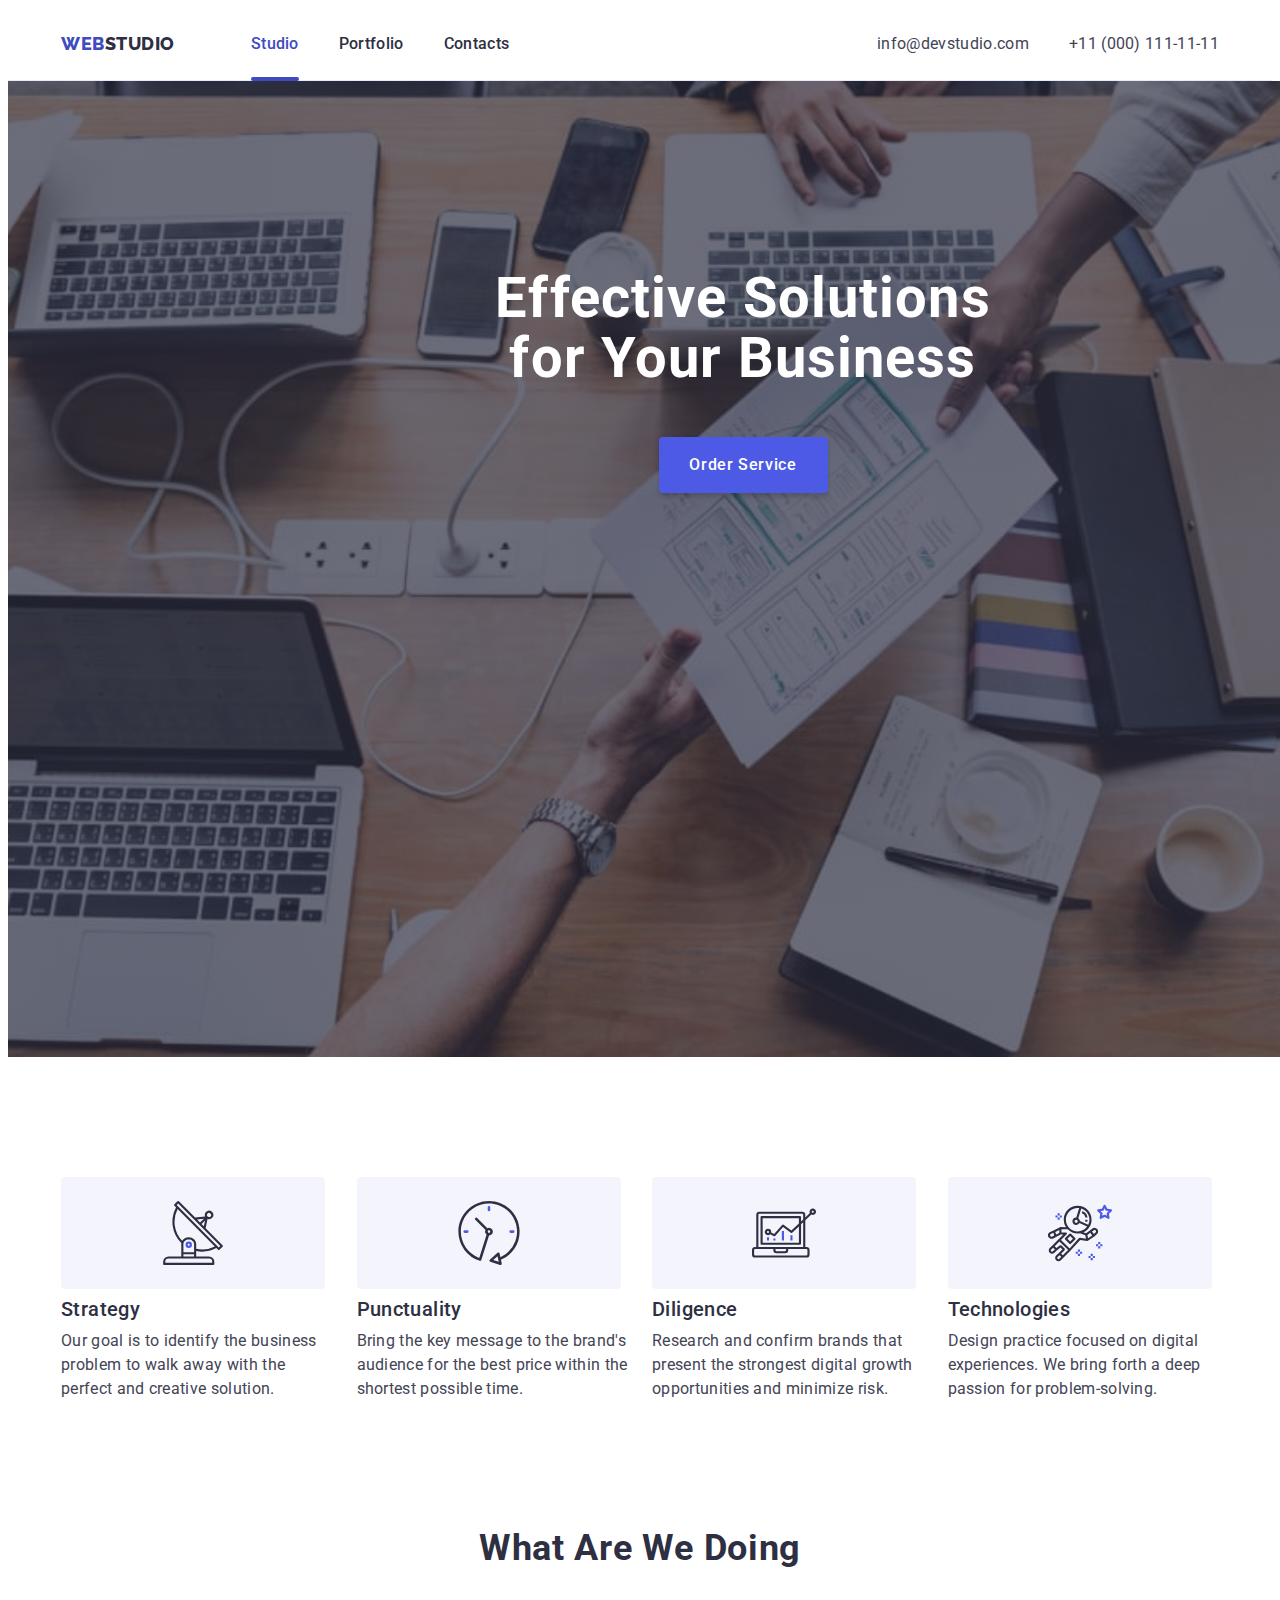
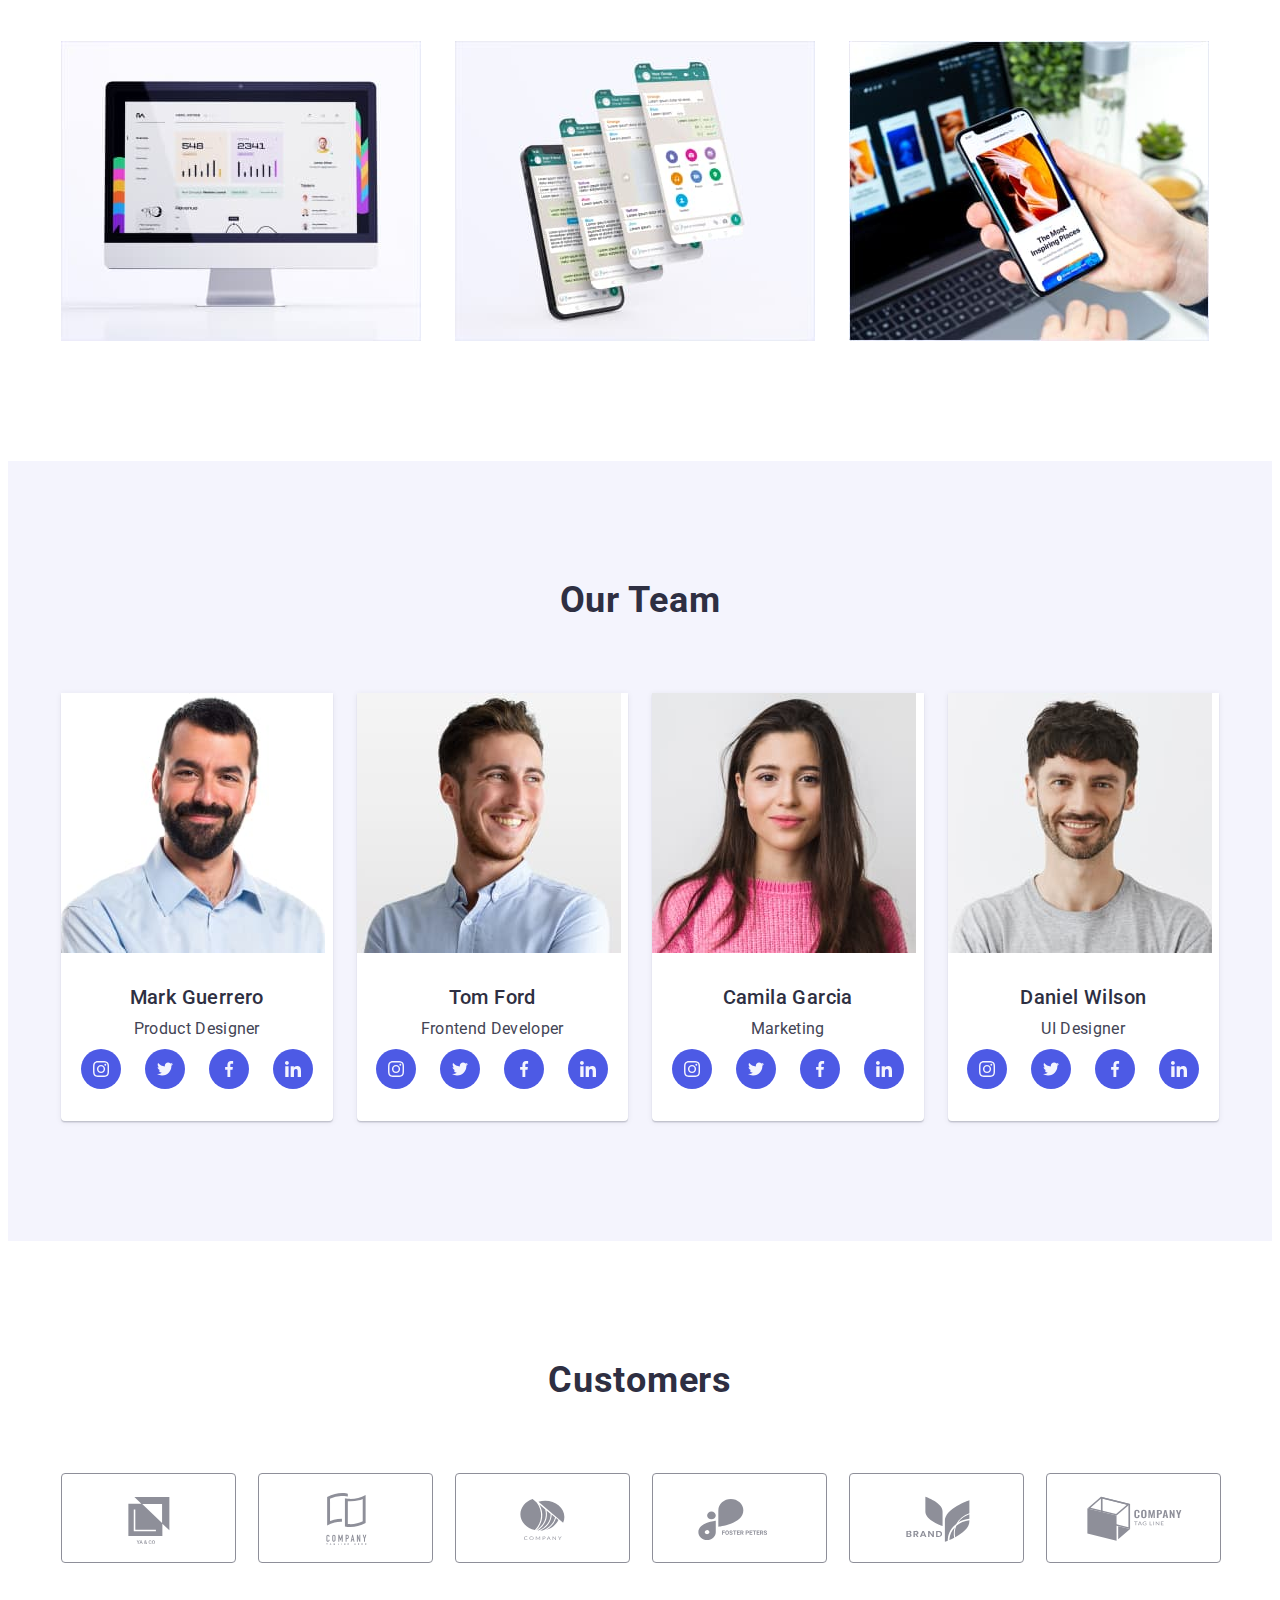
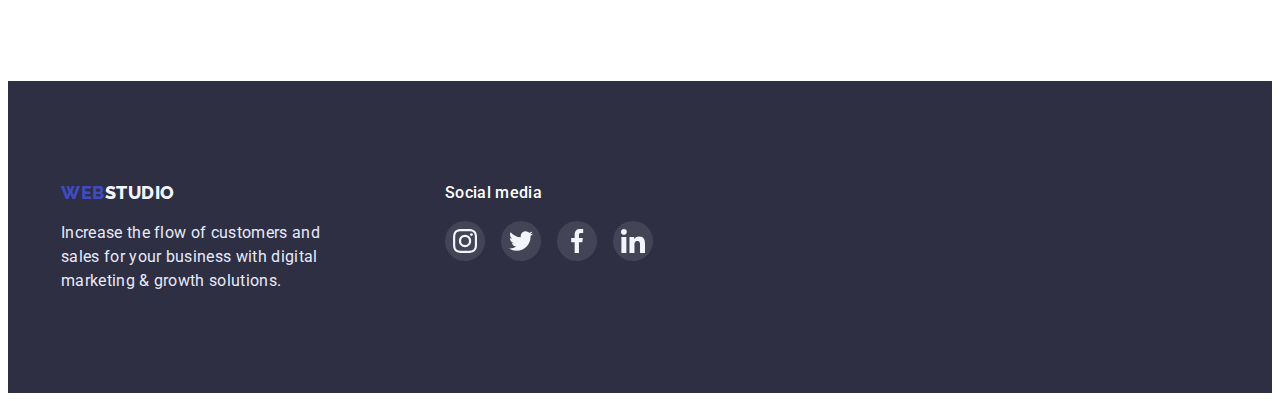
==== index.html @ ab7bb0e6 "Initial commit" ====
<!DOCTYPE html>
<html lang="en">
  <head>
    <meta charset="UTF-8" />
    <meta http-equiv="X-UA-Compatible" content="IE=edge" />
    <meta name="viewport" content="width=device-width, initial-scale=1.0" />
    <title>Web Studio</title>
    <link rel="preconnect" href="https://fonts.googleapis.com" />
    <link rel="preconnect" href="https://fonts.gstatic.com" crossorigin />
    <link
      href="https://fonts.googleapis.com/css2?family=Raleway:wght@800&family=Roboto:wght@400;500;700;900&display=swap"
      rel="stylesheet"
    />
    <link
      rel="stylesheet"
      href="https://cdnjs.cloudflare.com/ajax/libs/modern-normalize/1.1.0/modern-normalize.min.css"
      integrity="sha512-wpPYUAdjBVSE4KJnH1VR1HeZfpl1ub8YT/NKx4PuQ5NmX2tKuGu6U/JRp5y+Y8XG2tV+wKQpNHVUX03MfMFn9Q=="
      crossorigin="anonymous"
      referrerpolicy="no-referrer"
    />
    <link rel="stylesheet" href="./css/styles.css" />
  </head>

  <body>
    <!-- Шапка сторінки -->
    <header class="header">
      <div class="header-container container">
        <nav class="header-nav">
          <!-- Логотип -->
          <a class="header-logo logo link" href="./index.html"
            ><span class="logo-style">Web</span>Studio</a
          >

          <!-- Меню -->
          <ul class="header-menu list">
            <li class="header-menu-item">
              <a class="header-menu-link link current" href="./index.html"
                >Studio</a
              >
            </li>
            <li class="header-menu-item">
              <a class="header-menu-link link" href="./portfolio.html"
                >Portfolio</a
              >
            </li>
            <li class="header-menu-item">
              <a class="header-menu-link link" href="">Contacts</a>
            </li>
          </ul>
        </nav>

        <!-- Контактна інформація -->
        <address class="header-contacts">
          <ul class="header-contacts-list list">
            <li class="header-contacts-item">
              <a
                class="header-contacts-link link"
                href="mailto:info@devstudio.com"
                >info@devstudio.com</a
              >
            </li>
            <li class="header-contacts-item">
              <a class="header-contacts-link link" href="tel:+110001111111"
                >+11 (000) 111-11-11</a
              >
            </li>
          </ul>
        </address>
      </div>
    </header>

    <!-- Унікальний контенс сторінки -->
    <main>
      <!-- Заставка -->
      <section class="hero">
        <div class="hero-container container">
          <h1 class="hero-title">Effective Solutions for Your Business</h1>
          <button class="hero-btn" data-modal-open type="button">
            Order Service
          </button>
        </div>
      </section>

      <!-- Про нас -->
      <section class="about section">
        <div class="container">
          <h2 class="hidden">About us</h2>
          <ul class="about-list list">
            <li class="about-list-item">
              <div class="about-box">
                <svg width="64" height="64" class="about-icon">
                  <use href="./images/icons.svg#icon-antenna"></use>
                </svg>
              </div>
              <h3 class="about-list-title list-title">Strategy</h3>
              <p class="about-list-description list-description">
                Our goal is to identify the business problem to walk away with
                the perfect and creative solution.
              </p>
            </li>
            <li class="about-list-item">
              <div class="about-box">
                <svg width="64" height="64" class="about-icon">
                  <use href="./images/icons.svg#icon-clock"></use>
                </svg>
              </div>
              <h3 class="about-list-title list-title">Punctuality</h3>
              <p class="about-list-description list-description">
                Bring the key message to the brand's audience for the best price
                within the shortest possible time.
              </p>
            </li>
            <li class="about-list-item">
              <div class="about-box">
                <svg width="64" height="64" class="about-icon">
                  <use href="./images/icons.svg#icon-diagram"></use>
                </svg>
              </div>
              <h3 class="about-list-title list-title">Diligence</h3>
              <p class="about-list-description list-description">
                Research and confirm brands that present the strongest digital
                growth opportunities and minimize risk.
              </p>
            </li>
            <li class="about-list-item">
              <div class="about-box">
                <svg width="64" height="64" class="about-icon">
                  <use href="./images/icons.svg#icon-astronaut"></use>
                </svg>
              </div>
              <h3 class="about-list-title list-title">Technologies</h3>
              <p class="about-list-description list-description">
                Design practice focused on digital experiences. We bring forth a
                deep passion for problem-solving.
              </p>
            </li>
          </ul>
        </div>
      </section>

      <!-- Що ми робимо -->
      <section class="works section">
        <div class="container">
          <h2 class="works-title title">What are we doing</h2>
          <ul class="works-list list">
            <li class="work-list-item">
              <img src="./images/mac.jpg" alt="Macbook" width="360" />
            </li>
            <li class="work-list-item">
              <img src="./images/messenger.jpg" alt="Messenger" width="360" />
            </li>
            <li class="work-list-item">
              <img src="./images/app.jpg" alt="Apps" width="360" />
            </li>
          </ul>
        </div>
      </section>

      <!-- Наша команда -->
      <section class="team section">
        <div class="container">
          <h2 class="team-title title">Our Team</h2>
          <ul class="team-list list">
            <li class="team-list-item">
              <img
                src="./images/imgguerrero.jpg"
                alt="Mark Guerrero"
                width="264"
              />
              <div class="team-list-text">
                <h3 class="team-list-title list-title">Mark Guerrero</h3>
                <p class="team-list-description list-description">
                  Product Designer
                </p>
                <ul class="team-soc-list list">
                  <li class="team-soc-item">
                    <a href="" class="team-soc-link link">
                      <svg width="16" height="16" class="team-soc-icon">
                        <use href="./images/icons.svg#icon-instagram"></use>
                      </svg>
                    </a>
                  </li>
                  <li class="team-soc-item">
                    <a href="" class="team-soc-link link">
                      <svg width="16" height="16" class="team-soc-icon">
                        <use href="./images/icons.svg#icon-twitter"></use>
                      </svg>
                    </a>
                  </li>
                  <li class="team-soc-item">
                    <a href="" class="team-soc-link link">
                      <svg width="16" height="16" class="team-soc-icon">
                        <use href="./images/icons.svg#icon-facebook"></use>
                      </svg>
                    </a>
                  </li>
                  <li class="team-soc-item">
                    <a href="" class="team-soc-link link">
                      <svg width="16" height="16" class="team-soc-icon">
                        <use href="./images/icons.svg#icon-linkedin"></use>
                      </svg>
                    </a>
                  </li>
                </ul>
              </div>
            </li>
            <li class="team-list-item">
              <img src="./images/imgford.jpg" alt="Tom Ford" width="264" />
              <div class="team-list-text">
                <h3 class="team-list-title list-title">Tom Ford</h3>
                <p class="team-list-description list-description">
                  Frontend Developer
                </p>
                <ul class="team-soc-list list">
                  <li class="team-soc-item">
                    <a href="" class="team-soc-link link">
                      <svg width="16" height="16" class="team-soc-icon">
                        <use href="./images/icons.svg#icon-instagram"></use>
                      </svg>
                    </a>
                  </li>
                  <li class="team-soc-item">
                    <a href="" class="team-soc-link link">
                      <svg width="16" height="16" class="team-soc-icon">
                        <use href="./images/icons.svg#icon-twitter"></use>
                      </svg>
                    </a>
                  </li>
                  <li class="team-soc-item">
                    <a href="" class="team-soc-link link">
                      <svg width="16" height="16" class="team-soc-icon">
                        <use href="./images/icons.svg#icon-facebook"></use>
                      </svg>
                    </a>
                  </li>
                  <li class="team-soc-item">
                    <a href="" class="team-soc-link link">
                      <svg width="16" height="16" class="team-soc-icon">
                        <use href="./images/icons.svg#icon-linkedin"></use>
                      </svg>
                    </a>
                  </li>
                </ul>
              </div>
            </li>
            <li class="team-list-item">
              <img
                src="./images/imggarcia.jpg"
                alt="Camila Garcia"
                width="264"
              />
              <div class="team-list-text">
                <h3 class="team-list-title list-title">Camila Garcia</h3>
                <p class="team-list-description list-description">Marketing</p>
                <ul class="team-soc-list list">
                  <li class="team-soc-item">
                    <a href="" class="team-soc-link link">
                      <svg width="16" height="16" class="team-soc-icon">
                        <use href="./images/icons.svg#icon-instagram"></use>
                      </svg>
                    </a>
                  </li>
                  <li class="team-soc-item">
                    <a href="" class="team-soc-link link">
                      <svg width="16" height="16" class="team-soc-icon">
                        <use href="./images/icons.svg#icon-twitter"></use>
                      </svg>
                    </a>
                  </li>
                  <li class="team-soc-item">
                    <a href="" class="team-soc-link link">
                      <svg width="16" height="16" class="team-soc-icon">
                        <use href="./images/icons.svg#icon-facebook"></use>
                      </svg>
                    </a>
                  </li>
                  <li class="team-soc-item">
                    <a href="" class="team-soc-link link">
                      <svg width="16" height="16" class="team-soc-icon">
                        <use href="./images/icons.svg#icon-linkedin"></use>
                      </svg>
                    </a>
                  </li>
                </ul>
              </div>
            </li>
            <li class="team-list-item">
              <img
                src="./images/imgwilson.jpg"
                alt="Daniel Wilson"
                width="264"
              />
              <div class="team-list-text">
                <h3 class="team-list-title list-title">Daniel Wilson</h3>
                <p class="team-list-description list-description">
                  UI Designer
                </p>
                <ul class="team-soc-list list">
                  <li class="team-soc-item">
                    <a href="" class="team-soc-link link">
                      <svg width="16" height="16" class="team-soc-icon">
                        <use href="./images/icons.svg#icon-instagram"></use>
                      </svg>
                    </a>
                  </li>
                  <li class="team-soc-item">
                    <a href="" class="team-soc-link link">
                      <svg width="16" height="16" class="team-soc-icon">
                        <use href="./images/icons.svg#icon-twitter"></use>
                      </svg>
                    </a>
                  </li>
                  <li class="team-soc-item">
                    <a href="" class="team-soc-link link">
                      <svg width="16" height="16" class="team-soc-icon">
                        <use href="./images/icons.svg#icon-facebook"></use>
                      </svg>
                    </a>
                  </li>
                  <li class="team-soc-item">
                    <a href="" class="team-soc-link link">
                      <svg width="16" height="16" class="team-soc-icon">
                        <use href="./images/icons.svg#icon-linkedin"></use>
                      </svg>
                    </a>
                  </li>
                </ul>
              </div>
            </li>
          </ul>
        </div>
      </section>

      <section class="customers section">
        <div class="container">
          <h2 class="customers-title title">Customers</h2>
          <ul class="customers-list list">
            <li class="customers-list-item">
              <a href="" class="customers-link link">
                <svg width="104" height="56" class="customers-link-icon">
                  <use href="./images/icons.svg#icon-logo1"></use>
                </svg>
              </a>
            </li>
            <li class="customers-list-item">
              <a href="" class="customers-link link">
                <svg width="104" height="56" class="customers-link-icon">
                  <use href="./images/icons.svg#icon-logo2"></use>
                </svg>
              </a>
            </li>
            <li class="customers-list-item">
              <a href="" class="customers-link link">
                <svg width="104" height="56" class="customers-link-icon">
                  <use href="./images/icons.svg#icon-logo3"></use>
                </svg>
              </a>
            </li>
            <li class="customers-list-item">
              <a href="" class="customers-link link">
                <svg width="104" height="56" class="customers-link-icon">
                  <use href="./images/icons.svg#icon-logo4"></use>
                </svg>
              </a>
            </li>
            <li class="customers-list-item">
              <a href="" class="customers-link link">
                <svg width="104" height="56" class="customers-link-icon">
                  <use href="./images/icons.svg#icon-logo5"></use>
                </svg>
              </a>
            </li>
            <li class="customers-list-item">
              <a href="" class="customers-link link">
                <svg width="104" height="56" class="customers-link-icon">
                  <use href="./images/icons.svg#icon-logo6"></use>
                </svg>
              </a>
            </li>
          </ul>
        </div>
      </section>
    </main>

    <!-- Підвал сторінки -->
    <footer class="footer">
      <div class="footer-container container">
        <div class="footer-about">
          <a class="footer-logo logo link" href="./index.html"
            ><span class="logo-style">Web</span>Studio</a
          >
          <p class="footer-description">
            Increase the flow of customers and sales for your business with
            digital marketing & growth solutions.
          </p>
        </div>
        <div class="footer-soc">
          <p class="footer-soc-title list-title">Social media</p>
          <ul class="footer-soc-list list">
            <li class="footer-soc-item">
              <a href="" class="footer-soc-link link">
                <svg width="24" height="24" class="footer-soc-icon">
                  <use href="./images/icons.svg#icon-instagram"></use>
                </svg>
              </a>
            </li>
            <li class="footer-soc-item">
              <a href="" class="footer-soc-link link">
                <svg width="24" height="24" class="footer-soc-icon">
                  <use href="./images/icons.svg#icon-twitter"></use>
                </svg>
              </a>
            </li>
            <li class="footer-soc-item">
              <a href="" class="footer-soc-link link">
                <svg width="24" height="24" class="footer-soc-icon">
                  <use href="./images/icons.svg#icon-facebook"></use>
                </svg>
              </a>
            </li>
            <li class="footer-soc-item">
              <a href="" class="footer-soc-link link">
                <svg width="24" height="24" class="footer-soc-icon">
                  <use href="./images/icons.svg#icon-linkedin"></use>
                </svg>
              </a>
            </li>
          </ul>
        </div>
      </div>
    </footer>
    <div class="backdrop is-hidden" data-modal>
      <div class="modal">
        <button type="button" data-modal-close class="modal-close-button">
          <svg width="8" height="8" class="modal-close-icon">
            <use href="./images/icons.svg#icon-close"></use>
          </svg>
        </button>
      </div>
    </div>
    <script src="./js/modal.js"></script>
  </body>
</html>
---- css/styles.css ----
:root {
  --accent-color: #404bbf;
  --primary-text: #2e2f42;
  --secondary-text-color: #434455;
  --primary-text-color-light: #ffffff;
  --button-color: #4d5ae5;
  --background-color: #2e2f42;
  --background-color-secondary: #f4f4fd;
  --footer-text-color: #e7e9fc;
  --footer-logo-color: #f4f4fd;
  --footer-accent-color: #31d0aa;
  --customers-logo-color: #8e8f99;
  --modal-beckground: #fcfcfc;
  --animation: 250ms cubic-bezier(0.4, 0, 0.2, 1);
}

/* Скидання маркування списків */
.list {
  list-style: none;
}

/* Скидання підчеркувань посилань */
.link {
  text-decoration: none;
}

body {
  font-family: "Roboto", sans-serif;
  color: var(--primary-text);
}

p,
h1,
h2,
h3,
h4,
h5,
h6 {
  margin: 0;
}

ul {
  padding-left: 0;
  margin: 0;
}

button {
  cursor: pointer;
}

address {
  font-style: normal;
}

img {
  display: block;
}

.hidden {
  position: absolute;
  width: 1px;
  height: 1px;
  margin: -1px;
  border: 0;
  padding: 0;

  white-space: nowrap;
  clip-path: inset(100%);
  clip: rect(0 0 0 0);
  overflow: hidden;
}

/* ================================ COMPONENTS ================================ */
.container {
  width: 1158px;
  padding-left: 15px;
  padding-right: 15px;
  margin: 0 auto;
}

.title {
  font-weight: 700;
  font-size: 36px;
  line-height: 1.11;
  letter-spacing: 0.02em;
  text-transform: capitalize;
}

.list-title {
  color: var(--primary-text);
  font-weight: 500;
  font-size: 20px;
  line-height: 1.2;
  letter-spacing: 0.02em;
  margin-bottom: 8px;
}

.list-description {
  color: var(--secondary-text-color);
  font-size: 16px;
  line-height: 1.5;
  letter-spacing: 0.02em;
  margin-bottom: 8px;
}

.logo {
  font-family: "Raleway", sans-serif;
  font-weight: 800;
  font-size: 18px;
  line-height: 1.33;
  letter-spacing: 0.03em;
  text-transform: uppercase;
}

.logo-style {
  color: var(--accent-color);
}

.section {
  padding-top: 120px;
  padding-bottom: 120px;
}

/* ================================ /COMPONENTS ================================ */

/* ================================== HEADER ================================== */

.header {
  padding-top: 24px;
  padding-bottom: 24px;
  border-bottom: 1px solid var(--footer-text-color);
}

.header-container {
  display: flex;
  justify-content: space-between;
}

.header-nav {
  display: flex;
  align-items: center;
}

.header-menu {
  display: flex;
  gap: 40px;
}

.header-contacts-list {
  display: flex;
  gap: 40px;
}

/* Логотип */
.header-logo {
  margin-right: 76px;
  color: var(--primary-text);
}

/* Головне меню */
.header-menu-link {
  font-weight: 500;
  font-size: 16px;
  line-height: 1.5;
  letter-spacing: 0.02em;
  color: var(--primary-text);
  transition: color var(--animation);
  position: relative;
}

.header-menu-link:hover,
.header-menu-link:focus {
  color: var(--accent-color);
}

.header-menu-link:after {
  content: "";
  position: absolute;
  width: 100%;
  height: 4px;
  left: 0px;
  top: 43px;
  background: var(--accent-color);
  border-radius: 2px;
  opacity: 0;
  transition: opacity var(--animation);
}

.header-menu-link:hover:after,
.header-menu-link:focus:after {
  opacity: 1;
}

/* Контактна інформація */

.header-contacts-link {
  font-style: normal;
  font-size: 16px;
  line-height: 1.5;
  letter-spacing: 0.02em;
  color: var(--secondary-text-color);
  transition: color var(--animation);
}

.header-contacts-link:hover,
.header-contacts-link:focus {
  color: var(--accent-color);
}

.current {
  color: var(--accent-color);
}

.current::after {
  content: "";
  position: absolute;
  width: 100%;
  height: 4px;
  left: 0px;
  top: 43px;
  background: var(--accent-color);
  border-radius: 2px;
  opacity: 1;
}

/* ================================== /HEADER ================================== */

/* ==================================== HERO ==================================== */

.hero-container {
  padding-top: 188px;
  padding-bottom: 188px;
  width: 1440px;
  height: 600px;
  background-color: var(--background-color);
  background-image: linear-gradient(
      rgba(46, 47, 66, 0.7),
      rgba(46, 47, 66, 0.7)
    ),
    url(../images/hero-background.jpg);
  background-repeat: no-repeat;
  background-position: center;
  background-size: cover;
}
/* Заставка */

.hero-title {
  max-width: 496px;
  margin: 0 auto;
  text-align: center;
  font-weight: 700;
  font-size: 56px;
  line-height: 1.07;
  letter-spacing: 0.02em;
  color: var(--primary-text-color-light);
}

.hero-btn {
  display: block;
  margin: 0 auto;
  min-width: 169px;
  height: 56px;
  margin-top: 48px;
  font-family: "Roboto", sans-serif;
  font-weight: 500;
  font-size: 16px;
  line-height: 1.5;
  letter-spacing: 0.04em;
  color: var(--primary-text-color-light);
  background: var(--button-color);
  box-shadow: 0px 4px 4px rgba(0, 0, 0, 0.15);
  border: 0;
  border-radius: 4px;
  cursor: pointer;
  transition: background var(--animation);
}

.hero-btn:hover,
.hero-btn:focus {
  background: var(--accent-color);
}
/* ================================== /HERO ================================== */

/* ================================== ABOUT ================================== */

.about {
  padding-bottom: 60px;
}

.about-list {
  display: flex;
  flex-wrap: wrap;
  gap: 24px;
}

.about-list-item {
  flex-basis: calc((100% - 72px) / 4);
}

.about-box {
  width: 264px;
  height: 112px;
  background: var(--background-color-secondary);
  border-radius: 4px;
  margin-bottom: 8px;
  display: flex;
  justify-content: center;
  align-items: center;
}

/* ================================== /ABOUT ================================== */

/* ================================== WORKS ================================== */

.works {
  padding-top: 60px;
}

.works-list {
  display: flex;
  flex-wrap: wrap;
  gap: 24px;
}

.work-list-item {
  flex-basis: calc((100% - 48px) / 3);
}

.works-title {
  text-align: center;
  margin-bottom: 72px;
}

/* ================================== /WORKS ================================== */

/* ================================== OUR TEAM ================================== */

.team {
  background: var(--background-color-secondary);
}

.team-title {
  text-align: center;
  margin-bottom: 72px;
}

.team-list {
  display: flex;
  flex-wrap: wrap;
  gap: 24px;
}

.team-list-text {
  padding: 32px 16px 32px 16px;
  text-align: center;
}

.team-list-item {
  flex-basis: calc((100% - 72px) / 4);
  background: var(--primary-text-color-light);
  box-shadow: 0px 1px 6px rgba(46, 47, 66, 0.08),
    0px 1px 1px rgba(46, 47, 66, 0.16), 0px 2px 1px rgba(46, 47, 66, 0.08);
  border-radius: 0px 0px 4px 4px;
}

.team-soc-list {
  display: flex;
  justify-content: center;
  gap: 24px;
}

.team-soc-item {
  width: 40px;
  height: 40px;
}

.team-soc-link {
  width: 100%;
  height: 100%;
  border-radius: 50%;
  background-color: var(--button-color);
  display: flex;
  align-items: center;
  justify-content: center;
  transition: background-color var(--animation);
}

.team-soc-icon {
  fill: var(--footer-logo-color);
}

.team-soc-link:hover,
.team-soc-link:focus {
  background-color: var(--accent-color);
}

/* ================================== /OUR TEAM ================================== */

/* ================================== CUSTOMERS ================================== */

.customers-title {
  text-align: center;
  margin-bottom: 72px;
}

.customers-list {
  display: flex;
  flex-wrap: wrap;
  gap: 24px;
}

.customers-list-item {
  width: 168px;
  height: 88px;
  flex-basis: calc((100% - 120px) / 6);
}

.customers-link {
  width: 100%;
  height: 100%;
  border: 1px solid var(--customers-logo-color);
  border-radius: 4px;
  display: flex;
  align-items: center;
  justify-content: center;
  fill: var(--customers-logo-color);
  transition: border var(--animation), fill var(--animation);
}

.customers-link:hover,
.customers-link:focus {
  border: 1px solid var(--accent-color);
  fill: var(--accent-color);
}

/* ================================== CUSTOMERS ================================== */

/* ================================== PORTFOLIO ================================== */

.catalog {
  padding-top: 96px;
}

.catalog-filter-btn {
  font-family: "Roboto", sans-serif;
  font-weight: 500;
  font-size: 16px;
  line-height: 1.5;
  letter-spacing: 0.04em;
  color: var(--button-color);
  background: var(--background-color-secondary);
  border: 1px solid var(--footer-text-color);
  border-radius: 4px;
  cursor: pointer;
  padding: 12px 24px;
  transition: color var(--animation), background var(--animation),
    box-shadow var(--animation), border-radius var(--animation);
}

.catalog-filter-btn:hover,
.catalog-filter-btn:focus {
  color: var(--primary-text-color-light);
  background: var(--accent-color);
  box-shadow: 0px 3px 1px rgba(0, 0, 0, 0.1), 0px 2px 1px rgba(0, 0, 0, 0.08),
    0px 2px 2px rgba(0, 0, 0, 0.12);
  border-radius: 4px;
}

.catalog-filter {
  text-align: center;
  display: flex;
  gap: 24px;
  margin-bottom: 72px;
  justify-content: center;
}

.catalog-list {
  display: flex;
  flex-wrap: wrap;
  gap: 48px 24px;
}

.catalog-list-item {
  flex-basis: calc((100% - 48px) / 3);
}

.catalog-list-text {
  border: 1px solid var(--footer-text-color);
  border-top: none;
  padding: 32px 16px 32px 16px;
}

.catalog-list-link {
  background: var(--primary-text-color-light);
  display: block;
  box-shadow: 0px;
  transition: box-shadow var(--animation);
}

.catalog-list-link:hover,
.catalog-list-link:focus {
  box-shadow: 0px 1px 6px rgba(46, 47, 66, 0.08),
    0px 1px 1px rgba(46, 47, 66, 0.16), 0px 2px 1px rgba(46, 47, 66, 0.08);
}

.overlay-wrapper {
  position: relative;
  overflow: hidden;
}

.overlay {
  position: absolute;
  top: 0;
  left: 0;
  width: 100%;
  height: 100%;
  font-size: 16px;
  line-height: 1.5;
  letter-spacing: 0.02em;
  color: var(--background-color-secondary);
  background: var(--button-color);
  padding: 40px 32px;
  overflow: auto;
  transform: translate(0, 100%);
  transition: transform var(--animation);
}

.catalog-list-link:hover .overlay,
.catalog-list-link:focus .overlay {
  transform: translate(0, 0);
}

/* ================================== /PORTFOLIO================================== */

/* ================================== FOOTER ================================== */
/* Стилі підвалу */
.footer {
  padding-top: 100px;
  padding-bottom: 100px;
  background: var(--background-color);
}

.footer-container {
  display: flex;
}

.footer-logo {
  color: var(--footer-logo-color);
}

.footer-description {
  margin-top: 16px;
  max-width: 264px;
  font-size: 16px;
  line-height: 1.5;
  letter-spacing: 0.02em;
  color: var(--footer-text-color);
}

.footer-soc {
  margin-left: 120px;
}

.footer-soc-title {
  font-size: 16px;
  line-height: 1.5;
  color: var(--primary-text-color-light);
  margin-bottom: 16px;
}

.footer-soc-list {
  display: flex;
  flex-wrap: wrap;
  gap: 16px;
}

.footer-soc-item {
  width: 40px;
  height: 40px;
}

.footer-soc-link {
  width: 100%;
  height: 100%;
  border-radius: 50%;
  background-color: rgba(255, 255, 255, 0.1);
  display: flex;
  align-items: center;
  justify-content: center;
  transition: background-color var(--animation);
}

.footer-soc-icon {
  fill: var(--footer-logo-color);
}

.footer-soc-link:hover,
.footer-soc-link:focus {
  background-color: var(--footer-accent-color);
}

/* ================================== /FOOTER ================================== */

/* ================================== MODAL ================================== */
.backdrop {
  position: fixed;
  top: 0;
  width: 100%;
  height: 100%;
  background: rgba(46, 47, 66, 0.4);
  transition: opacity 300ms linear, visibility 300ms linear;
}

.modal {
  width: 408px;
  min-height: 576px;
  background: var(--modal-beckground);
  box-shadow: 0px 1px 1px rgba(0, 0, 0, 0.14), 0px 1px 3px rgba(0, 0, 0, 0.12),
    0px 2px 1px rgba(0, 0, 0, 0.2);
  border-radius: 4px;
  position: absolute;
  top: 50%;
  left: 50%;
  transform: translate(-50%, -50%) scale(1) rotate(360deg);
  transition: transform 300ms linear;
  padding: 24px;
}

.backdrop.is-hidden .modal {
  transform: translate(-50%, -50%) scale(0) rotate(0deg);
}

.modal-close-button {
  width: 24px;
  height: 24px;
  background: var(--footer-text-color);
  border: 1px solid rgba(0, 0, 0, 0.1);
  border-radius: 50%;
  display: flex;
  align-items: center;
  justify-content: center;
  margin-left: auto;
}

.is-hidden {
  opacity: 0;
  visibility: hidden;
  pointer-events: 0;
}

.no-scroll {
  overflow: hidden;
}
/* ================================== /MODAL ================================== */
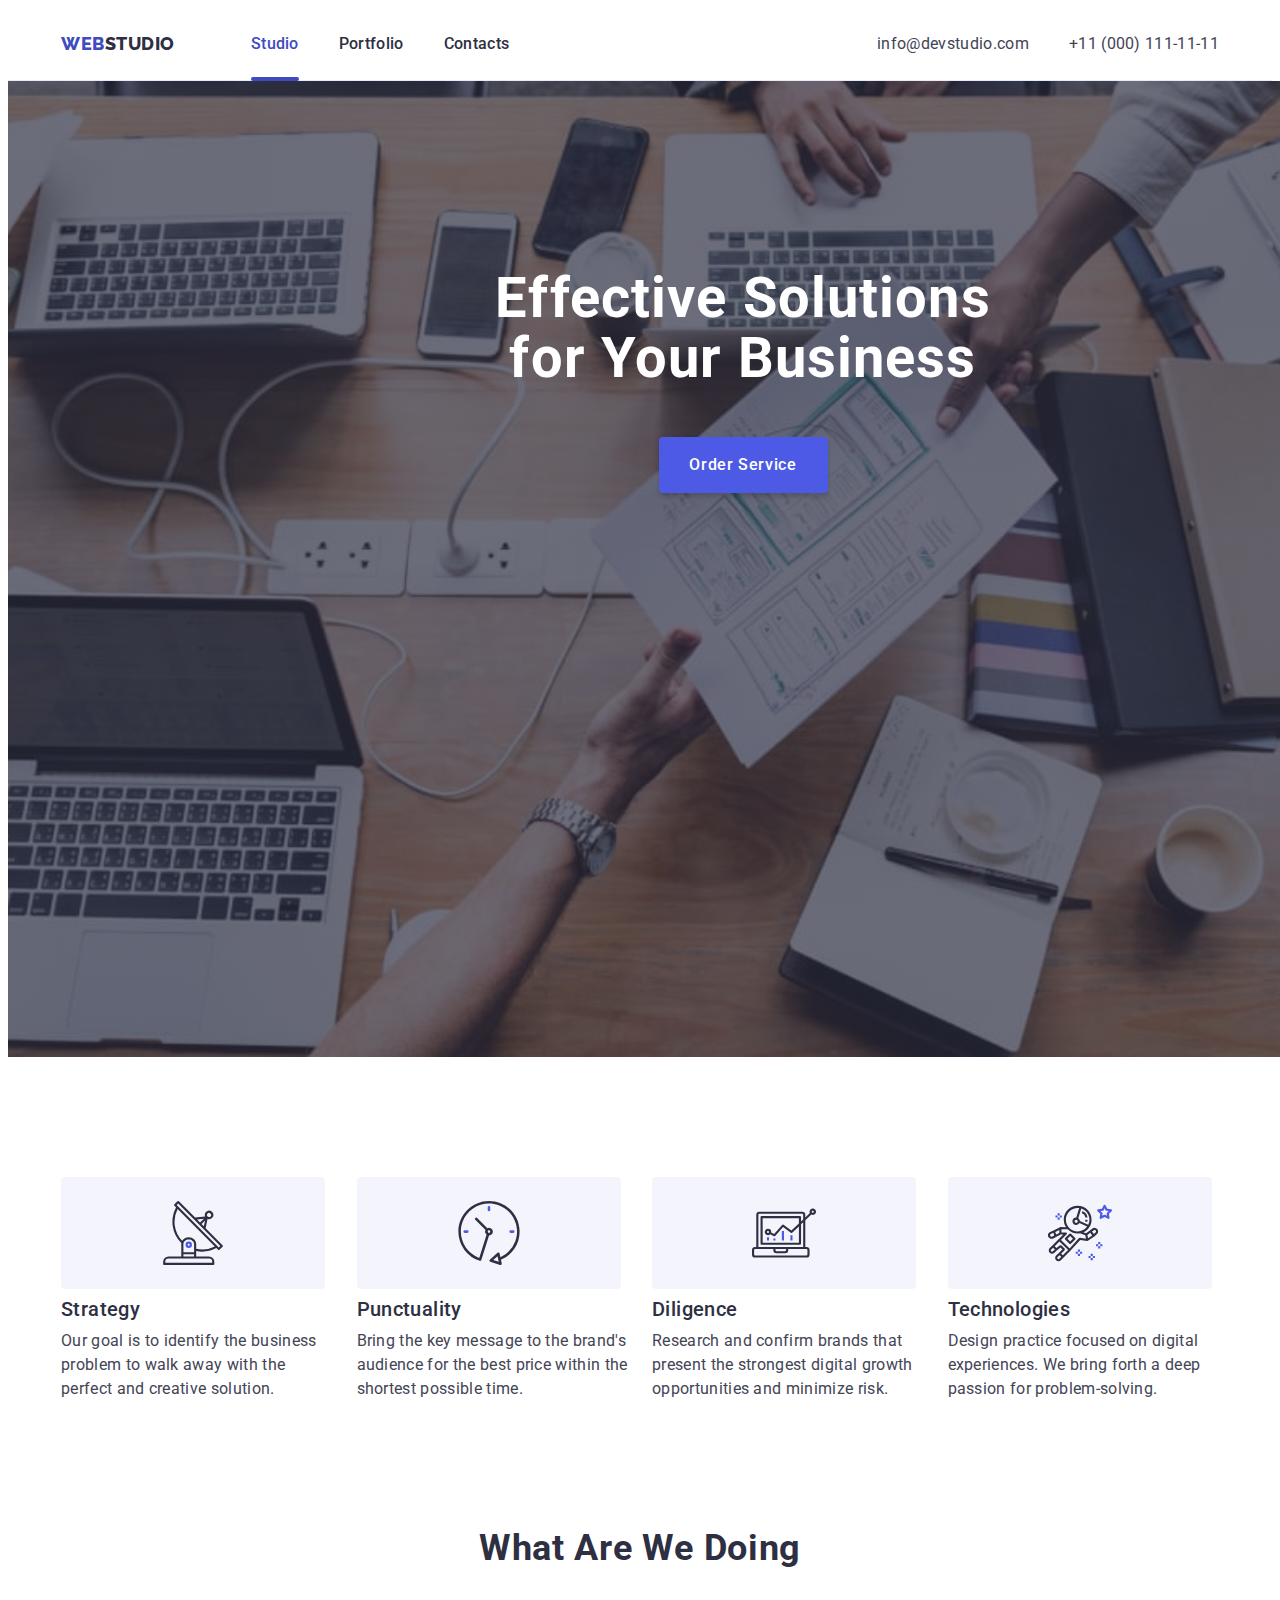
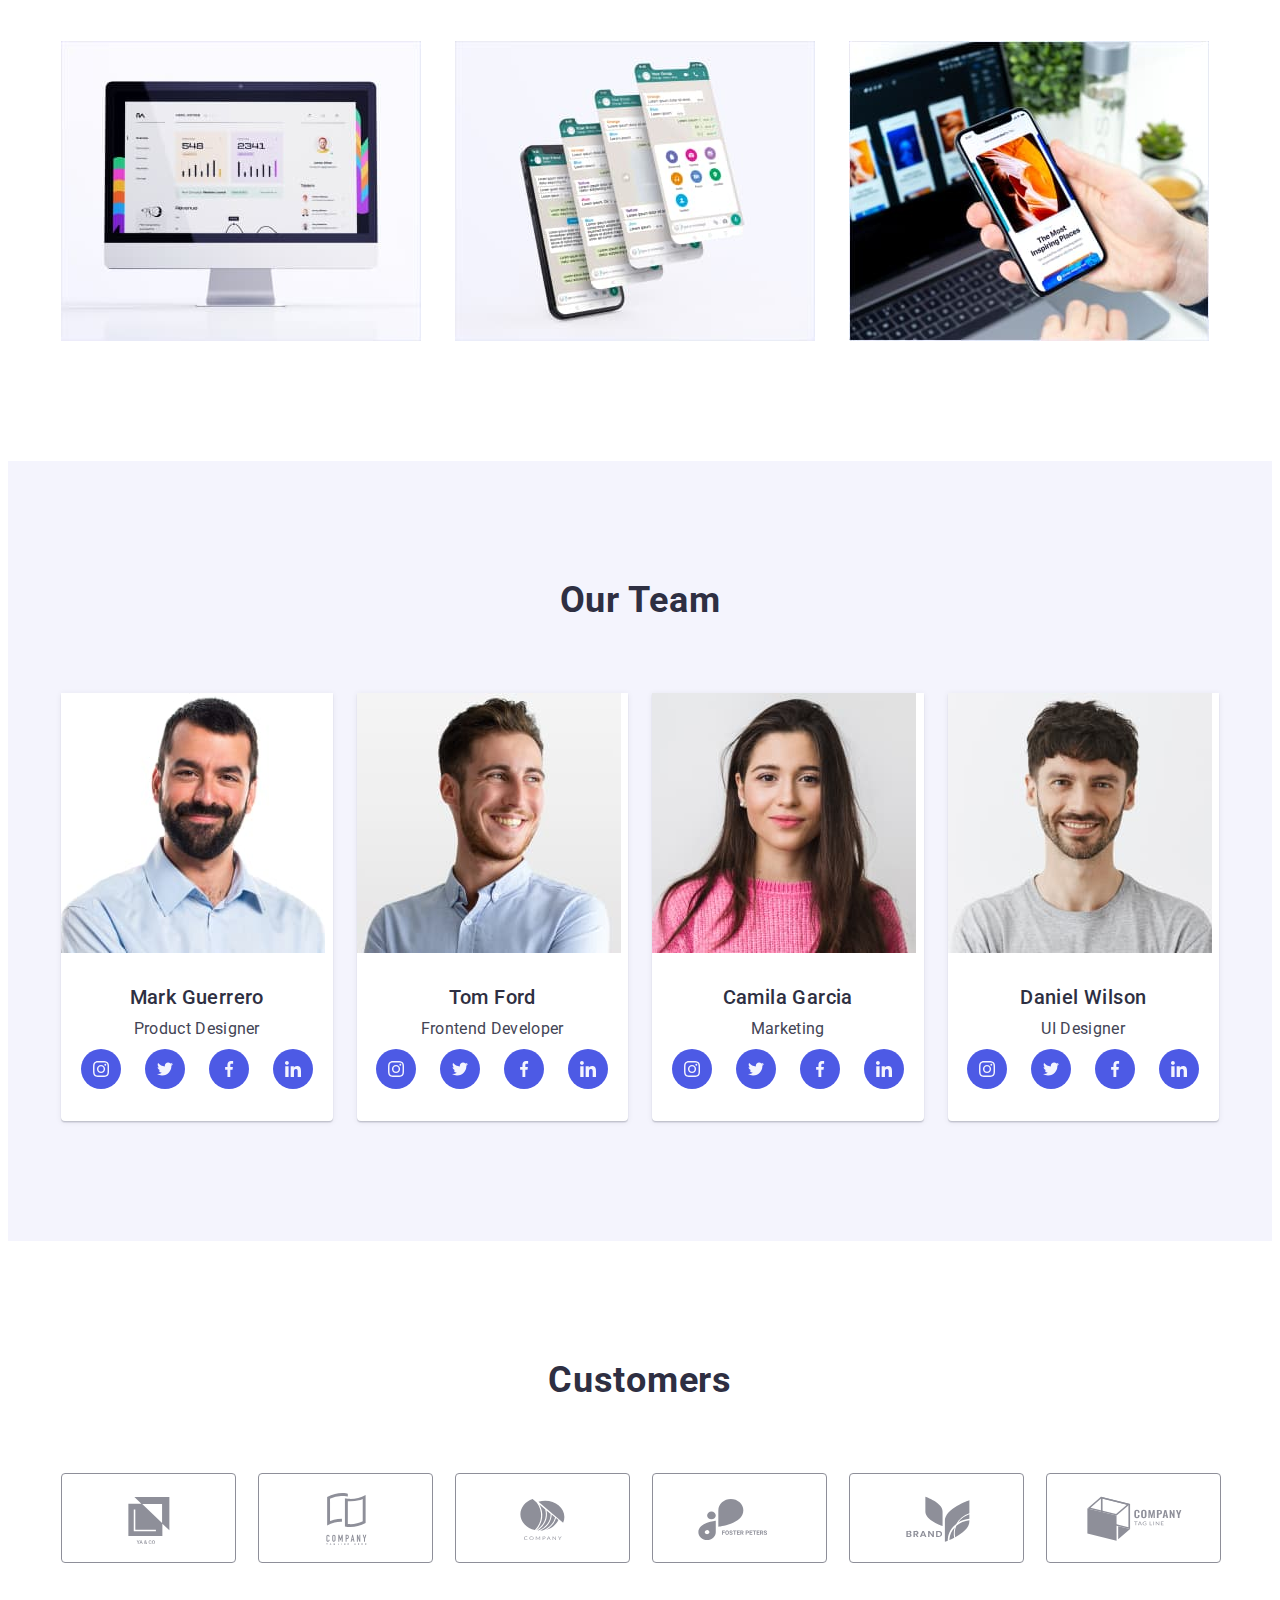
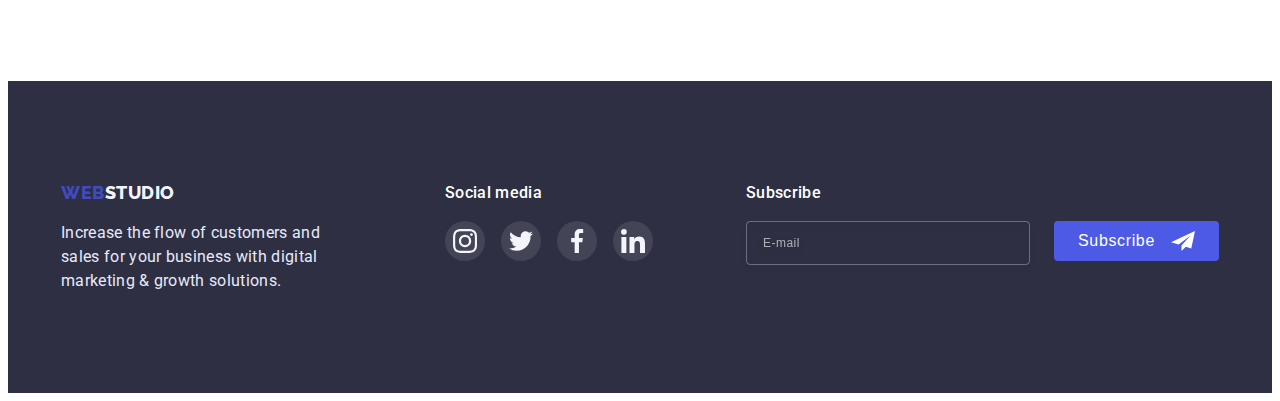
==== commit cf60d0d8: "hw6.1" ====
--- a/index.html
+++ b/index.html
@@ -427,6 +427,25 @@
             </li>
           </ul>
         </div>
+        <div class="footer-subscribe">
+          <p class="footer-subscribe-title list-title">Subscribe</p>
+          <form class="footer-subscribe-form">
+            <input
+              type="email"
+              class="subscribe-input"
+              id="subscribe-name"
+              name="subscribe-name"
+              placeholder="E-mail"
+            />
+            <label for="subscribe-name" class="subscribe-name-label"></label>
+            <button type="submit" class="subscribe-btn">
+              Subscribe
+              <svg width="24" height="24" class="modal-subscribe-icon">
+                <use href="./images/icons.svg#icon-sub"></use>
+              </svg>
+            </button>
+          </form>
+        </div>
       </div>
     </footer>
     <div class="backdrop is-hidden" data-modal>
@@ -436,6 +455,73 @@
             <use href="./images/icons.svg#icon-close"></use>
           </svg>
         </button>
+        <p class="modal-title list-title">
+          Leave your contacts and we will call you back
+        </p>
+        <form class="modal-form">
+          <label for="user-name" class="modal-name-label">Name</label>
+          <div class="input-wrap">
+            <input
+              type="text"
+              class="modal-input"
+              id="user-name"
+              name="user-name"
+              required
+            />
+            <svg width="18" height="18" class="modal-input-icon">
+              <use href="./images/icons.svg#icon-person"></use>
+            </svg>
+          </div >
+          <label for="user-phone" class="modal-name-label">Phone</label>
+          <div class="input-wrap">
+            <input
+              type="tel"
+              class="modal-input"
+              id="user-phone"
+              name="user-phone"
+              required
+            />
+            <svg width="18" height="24" class="modal-input-icon">
+                <use href="./images/icons.svg#icon-phone"></use>
+              </svg>
+          </div >
+          <label for="user-email" class="modal-name-label">Email</label>
+          <div class="input-wrap">
+            <input
+              type="email"
+              class="modal-input"
+              id="user-email"
+              name="user-email"
+              required
+            />
+            <svg width="18" height="24" class="modal-input-icon">
+                  <use href="./images/icons.svg#icon-email"></use>
+                </svg>
+          </div >
+          <label for="user-comment" class="modal-name-label">Comment</label>
+          <textarea
+            class="modal-textarea"
+            name="user-comment"
+            id="user-comment"
+            placeholder="Text input"
+          ></textarea>
+          
+          <div class="modal-check">
+            <input
+            type="checkbox"
+              class="modal-privacy hidden"
+              name="user-privacy"
+              id="user-privacy"
+              value="true"
+                        ></input>
+            <label for="user-privacy" class="modal-check-label">
+              <span><svg width="10" height="8" class="modal-privacy-icon">
+            <use href="./images/icons.svg#icon-check"></use>
+          </svg></span>
+            I accept the terms and conditions of the<a href="" class="privacy-link link">Privacy Policy</a></label>
+          </div>
+          <button type="submit" class="modal-btn">Send</button>
+        </form>
       </div>
     </div>
     <script src="./js/modal.js"></script>
--- a/css/styles.css
+++ b/css/styles.css
@@ -11,6 +11,7 @@
   --footer-accent-color: #31d0aa;
   --customers-logo-color: #8e8f99;
   --modal-beckground: #fcfcfc;
+  --modal-check: #757575;
   --animation: 250ms cubic-bezier(0.4, 0, 0.2, 1);
 }
 
@@ -599,6 +600,76 @@
   background-color: var(--footer-accent-color);
 }
 
+.footer-subscribe {
+  margin-left: auto;
+}
+
+.footer-subscribe-title {
+  font-size: 16px;
+  line-height: 1.5;
+  color: var(--primary-text-color-light);
+  margin-bottom: 16px;
+}
+
+.footer-subscribe-form {
+  display: flex;
+}
+
+.subscribe-input {
+  width: 264px;
+  height: 40px;
+  border: 1px solid rgba(255, 255, 255, 0.3);
+  filter: drop-shadow(0px 4px 4px rgba(0, 0, 0, 0.15));
+  border-radius: 4px;
+  background: transparent;
+  padding-left: 16px;
+  color: var(--primary-text-color-light);
+  font-size: 12px;
+  line-height: 2px;
+  letter-spacing: 0.04em;
+  outline: transparent;
+  transition: border-color var(--animation);
+}
+
+.subscribe-input:hover,
+.subscribe-input:focus {
+  border-color: var(--primary-text-color-light);
+}
+
+.subscribe-input::placeholder {
+  color: rgba(255, 255, 255, 0.6);
+}
+
+.subscribe-btn {
+  width: 165px;
+  height: 40px;
+  font-weight: 500;
+  font-size: 16px;
+  line-height: 1.5;
+  letter-spacing: 0.04em;
+  color: var(--primary-text-color-light);
+  background: var(--button-color);
+  border: none;
+  border-radius: 4px;
+  display: flex;
+  align-items: center;
+  justify-content: center;
+  padding: 8px 24px;
+  gap: 16px;
+  cursor: pointer;
+  transition: background var(--animation);
+  margin-left: 24px;
+}
+
+.subscribe-btn:hover,
+.subscribe-btn:focus {
+  background: var(--accent-color);
+}
+
+.modal-subscribe-icon {
+  fill: var(--primary-text-color-light);
+}
+
 /* ================================== /FOOTER ================================== */
 
 /* ================================== MODAL ================================== */
@@ -640,6 +711,15 @@
   align-items: center;
   justify-content: center;
   margin-left: auto;
+  margin-bottom: 24px;
+  fill: var(--background-color);
+  transition: background var(--animation), fill var(--animation);
+}
+
+.modal-close-button:hover,
+.modal-close-button:focus {
+  background: var(--accent-color);
+  fill: var(--primary-text-color-light);
 }
 
 .is-hidden {
@@ -651,4 +731,167 @@
 .no-scroll {
   overflow: hidden;
 }
+
+.modal-title {
+  font-weight: 500;
+  font-size: 16px;
+  line-height: 1.5;
+  text-align: center;
+  letter-spacing: 0.02em;
+  color: var(--primary-text);
+  margin-bottom: 16px;
+}
+
+.modal-form {
+  display: flex;
+  flex-direction: column;
+}
+
+.input-wrap {
+  margin-bottom: 8px;
+  position: relative;
+}
+
+.modal-input {
+  width: 100%;
+  height: 40px;
+  border: 1px solid rgba(33, 33, 33, 0.2);
+  border-radius: 4px;
+  padding-left: 38px;
+  font-size: 12px;
+  line-height: 1.17;
+  letter-spacing: 0.04em;
+  outline: transparent;
+  transition: border-color var(--animation), fill var(--animation);
+}
+
+.modal-input-icon {
+  position: absolute;
+  left: 16px;
+  top: 50%;
+  transform: translateY(-50%);
+  fill: var(--background-color);
+  transition: fill var(--animation);
+}
+
+.modal-input:hover,
+.modal-input:focus {
+  border-color: var(--button-color);
+}
+
+.modal-input:hover + .modal-input-icon,
+.modal-input:focus + .modal-input-icon {
+  fill: var(--button-color);
+}
+
+.modal-name-label {
+  font-size: 12px;
+  line-height: 1.17;
+  letter-spacing: 0.04em;
+  color: var(--customers-logo-color);
+  margin-bottom: 4px;
+}
+.modal-textarea {
+  width: 100%;
+  height: 120px;
+  border: 1px solid rgba(33, 33, 33, 0.2);
+  border-radius: 4px;
+  resize: none;
+  margin-bottom: 16px;
+  font-size: 12px;
+  line-height: 1.17;
+  letter-spacing: 0.04em;
+  padding: 8px 16px;
+  outline: transparent;
+  transition: border-color var(--animation);
+}
+
+.modal-textarea::placeholder {
+  color: rgba(117, 117, 117, 0.5);
+}
+
+.modal-textarea:hover,
+.modal-textarea:focus {
+  border-color: var(--button-color);
+}
+
+.modal-check-label {
+  font-size: 12px;
+  line-height: 1.17;
+  letter-spacing: 0.04em;
+  color: var(--modal-check);
+  display: flex;
+  align-items: center;
+}
+
+.modal-check-label span {
+  width: 16px;
+  height: 16px;
+  border: 1px solid rgba(46, 47, 66, 0.4);
+  border-radius: 2px;
+  display: flex;
+  align-items: center;
+  justify-content: center;
+  fill: transparent;
+  margin-right: 8px;
+}
+
+.modal-privacy:checked + .modal-check-label span {
+  background: var(--accent-color);
+  border: 1px solid var(--accent-color);
+  border-radius: 2px;
+  background-image: url(../images/check.svg);
+  background-repeat: no-repeat;
+  background-position: center;
+  fill: var(--footer-logo-color);
+}
+
+.privacy-link {
+  margin-left: 4px;
+  text-decoration: underline;
+  color: var(--button-color);
+}
+
+/* .modal-privacy:checked + .modal-check-label::before {
+  background: var(--accent-color);
+  border: 1px solid var(--accent-color);
+  border-radius: 2px;
+  background-image: url(../images/check.svg);
+  background-repeat: no-repeat;
+  background-position: center;
+} */
+
+/* .modal-check-label::before {
+  content: "";
+  width: 16px;
+  height: 16px;
+  border: 1px solid rgba(46, 47, 66, 0.4);
+  border-radius: 2px;
+  display: block;
+} */
+
+.modal-btn {
+  display: block;
+  margin: 0 auto;
+  min-width: 169px;
+  height: 56px;
+  margin-top: 24px;
+  font-family: "Roboto", sans-serif;
+  font-weight: 500;
+  font-size: 16px;
+  line-height: 1.5;
+  letter-spacing: 0.04em;
+  color: var(--primary-text-color-light);
+  background: var(--button-color);
+  box-shadow: 0px 4px 4px rgba(0, 0, 0, 0.15);
+  border: 0;
+  border-radius: 4px;
+  cursor: pointer;
+  transition: background var(--animation);
+}
+
+.modal-btn:hover,
+.modal-btn:focus {
+  background: var(--accent-color);
+}
 /* ================================== /MODAL ================================== */
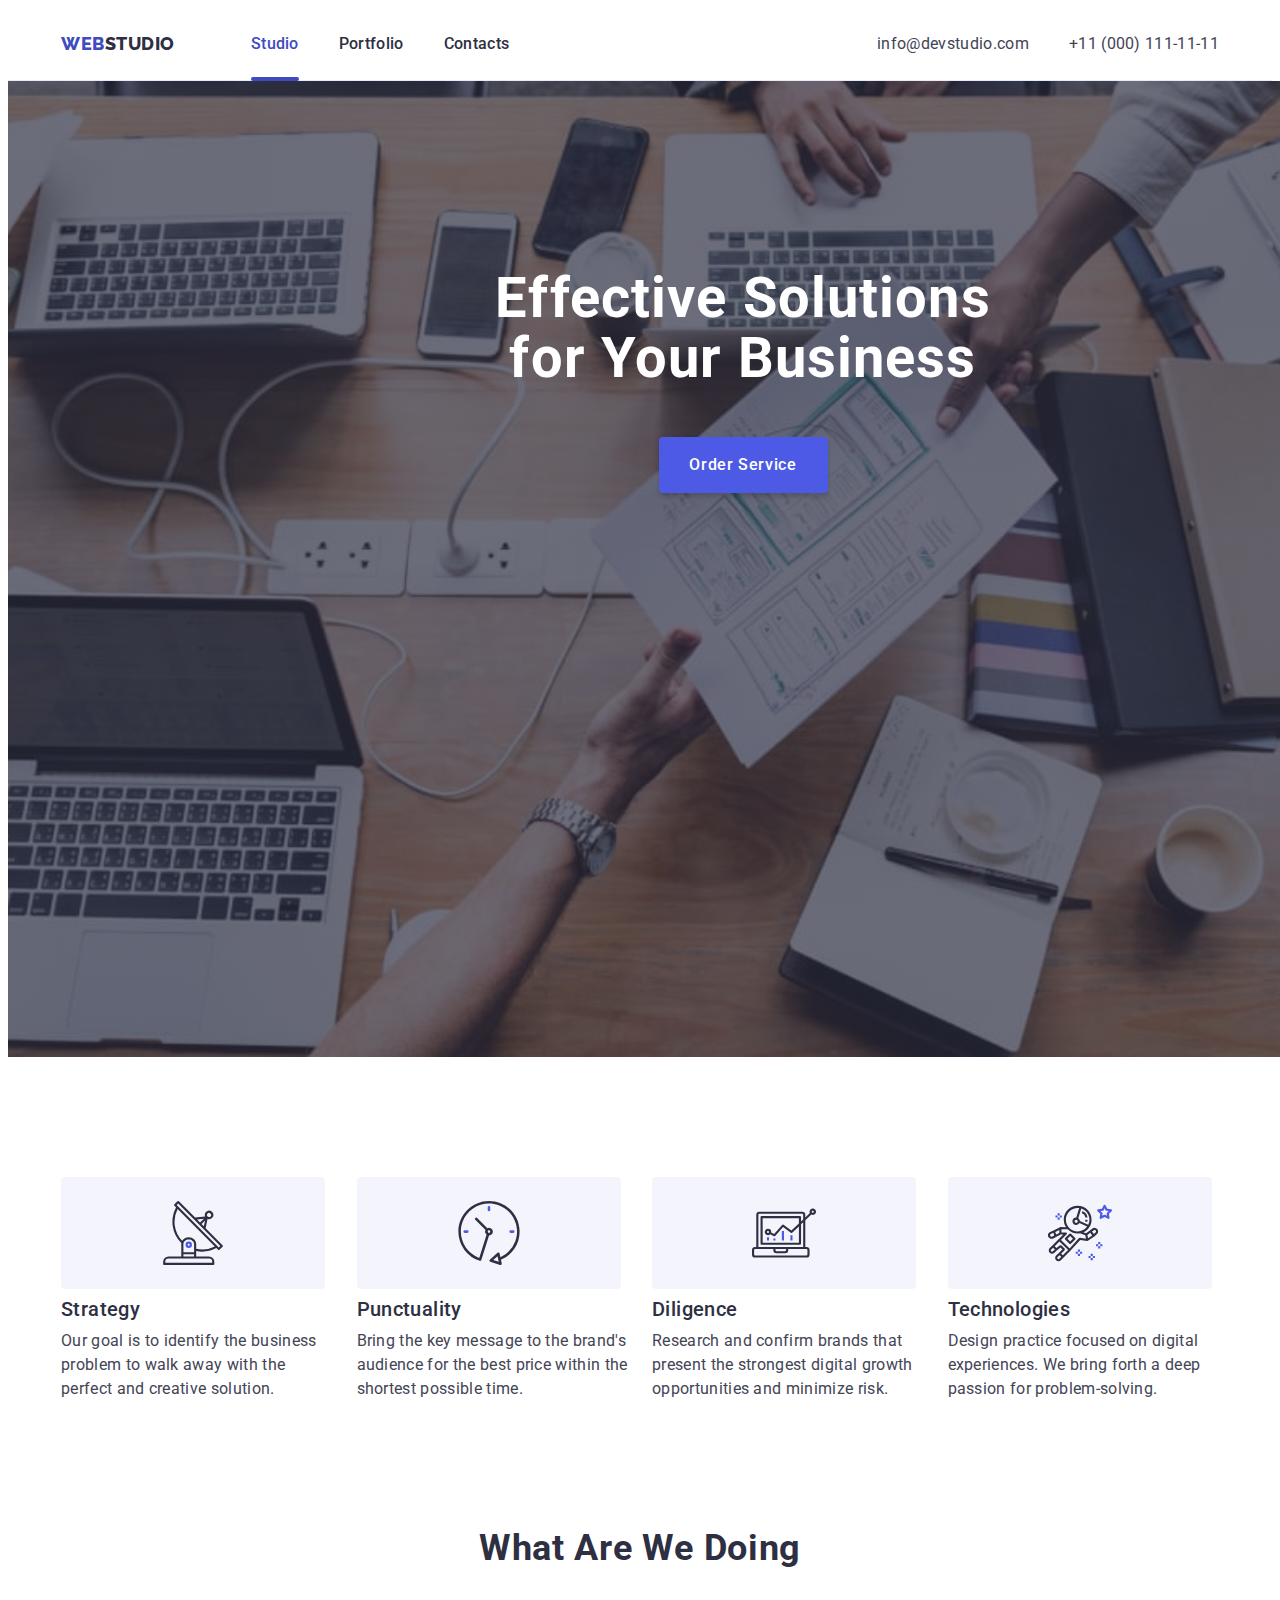
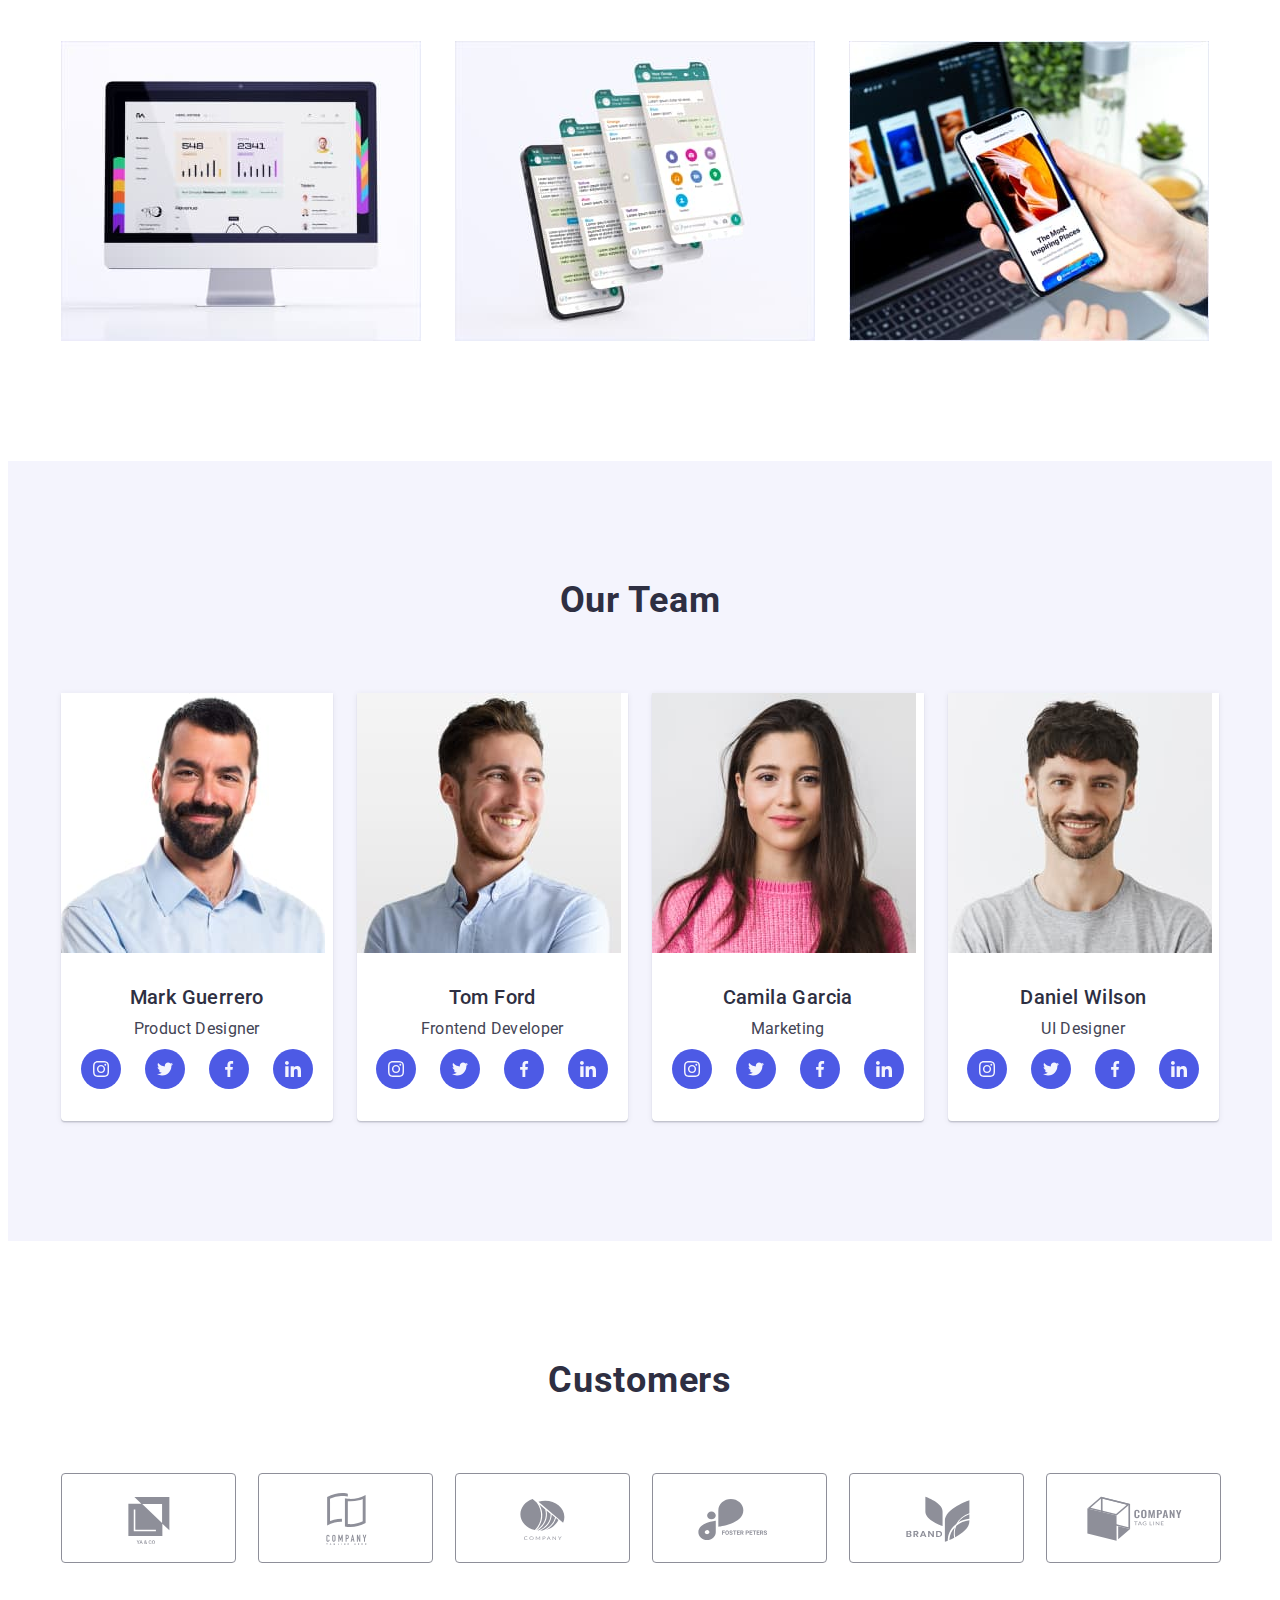
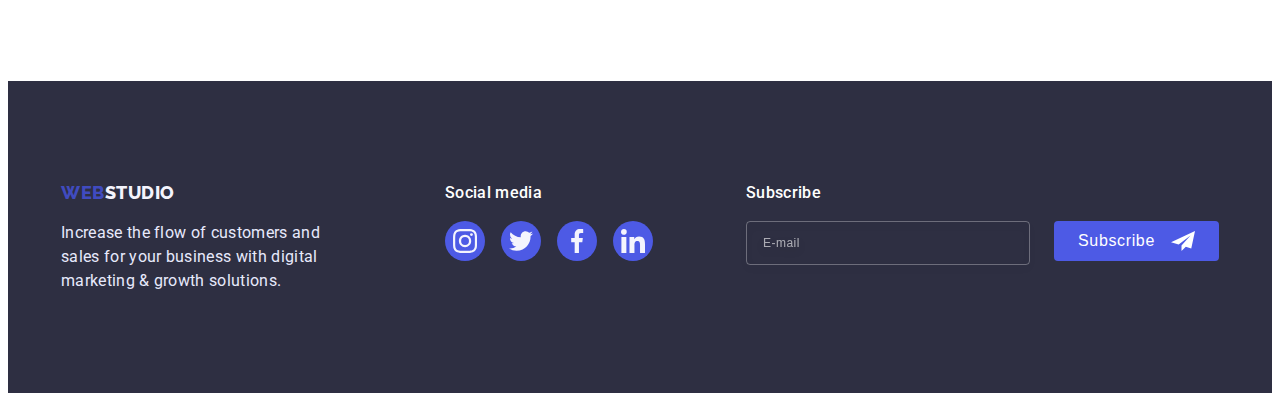
==== commit 34f695a9: "hw6.4" ====
--- a/index.html
+++ b/index.html
@@ -436,11 +436,11 @@
               id="subscribe-name"
               name="subscribe-name"
               placeholder="E-mail"
+              required
             />
-            <label for="subscribe-name" class="subscribe-name-label"></label>
             <button type="submit" class="subscribe-btn">
               Subscribe
-              <svg width="24" height="24" class="modal-subscribe-icon">
+              <svg width="24" height="24" class="subscribe-icon">
                 <use href="./images/icons.svg#icon-sub"></use>
               </svg>
             </button>
@@ -471,7 +471,7 @@
             <svg width="18" height="18" class="modal-input-icon">
               <use href="./images/icons.svg#icon-person"></use>
             </svg>
-          </div >
+          </div>
           <label for="user-phone" class="modal-name-label">Phone</label>
           <div class="input-wrap">
             <input
@@ -482,9 +482,9 @@
               required
             />
             <svg width="18" height="24" class="modal-input-icon">
-                <use href="./images/icons.svg#icon-phone"></use>
-              </svg>
-          </div >
+              <use href="./images/icons.svg#icon-phone"></use>
+            </svg>
+          </div>
           <label for="user-email" class="modal-name-label">Email</label>
           <div class="input-wrap">
             <input
@@ -495,9 +495,9 @@
               required
             />
             <svg width="18" height="24" class="modal-input-icon">
-                  <use href="./images/icons.svg#icon-email"></use>
-                </svg>
-          </div >
+              <use href="./images/icons.svg#icon-email"></use>
+            </svg>
+          </div>
           <label for="user-comment" class="modal-name-label">Comment</label>
           <textarea
             class="modal-textarea"
@@ -505,20 +505,25 @@
             id="user-comment"
             placeholder="Text input"
           ></textarea>
-          
           <div class="modal-check">
             <input
-            type="checkbox"
+              type="checkbox"
               class="modal-privacy hidden"
               name="user-privacy"
               id="user-privacy"
               value="true"
-                        ></input>
+            />
             <label for="user-privacy" class="modal-check-label">
-              <span><svg width="10" height="8" class="modal-privacy-icon">
-            <use href="./images/icons.svg#icon-check"></use>
-          </svg></span>
-            I accept the terms and conditions of the<a href="" class="privacy-link link">Privacy Policy</a></label>
+              <span
+                ><svg width="10" height="8" class="modal-privacy-icon">
+                  <use href="./images/icons.svg#icon-check"></use></svg
+              ></span>
+              I accept the terms and conditions of the<a
+                href=""
+                class="privacy-link link"
+                >Privacy Policy</a
+              ></label
+            >
           </div>
           <button type="submit" class="modal-btn">Send</button>
         </form>
--- a/css/styles.css
+++ b/css/styles.css
@@ -584,7 +584,7 @@
   width: 100%;
   height: 100%;
   border-radius: 50%;
-  background-color: rgba(255, 255, 255, 0.1);
+  background-color: var(--button-color);
   display: flex;
   align-items: center;
   justify-content: center;
@@ -666,7 +666,7 @@
   background: var(--accent-color);
 }
 
-.modal-subscribe-icon {
+.subscribe-icon {
   fill: var(--primary-text-color-light);
 }
 
